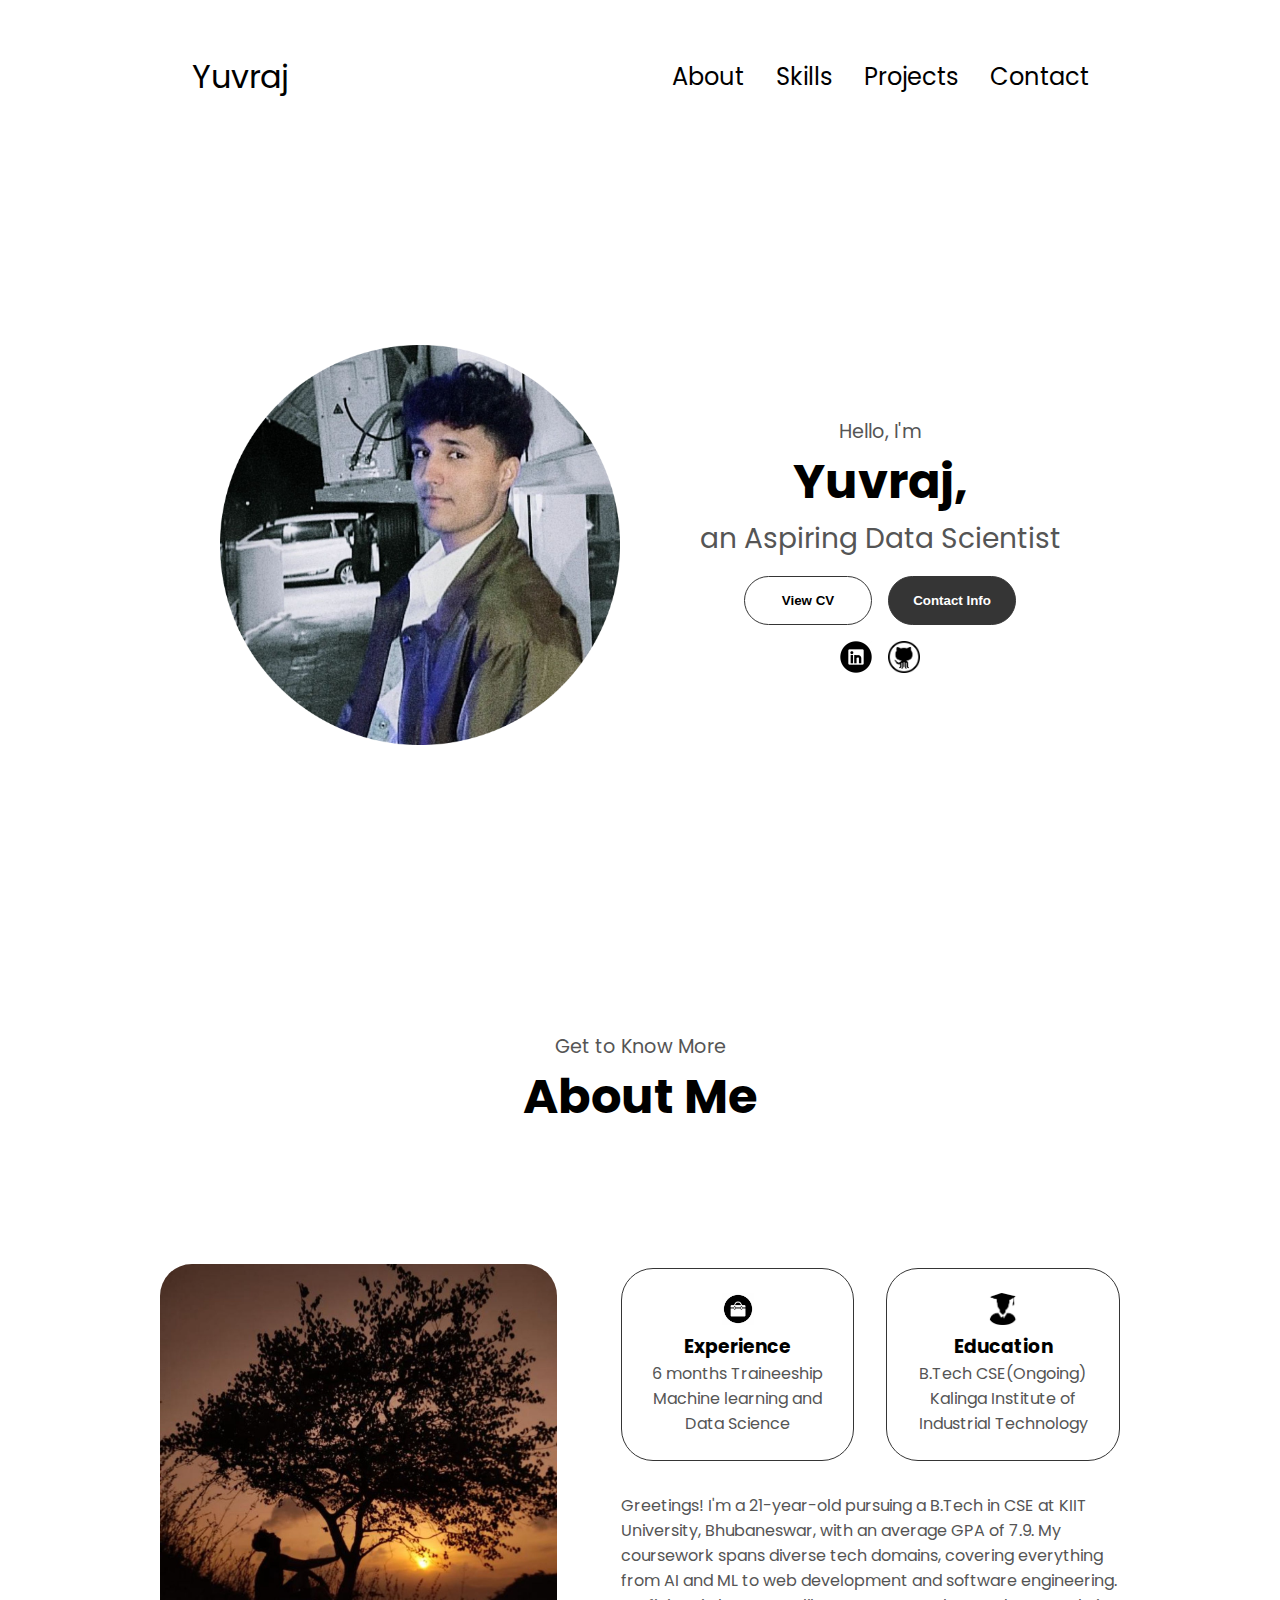
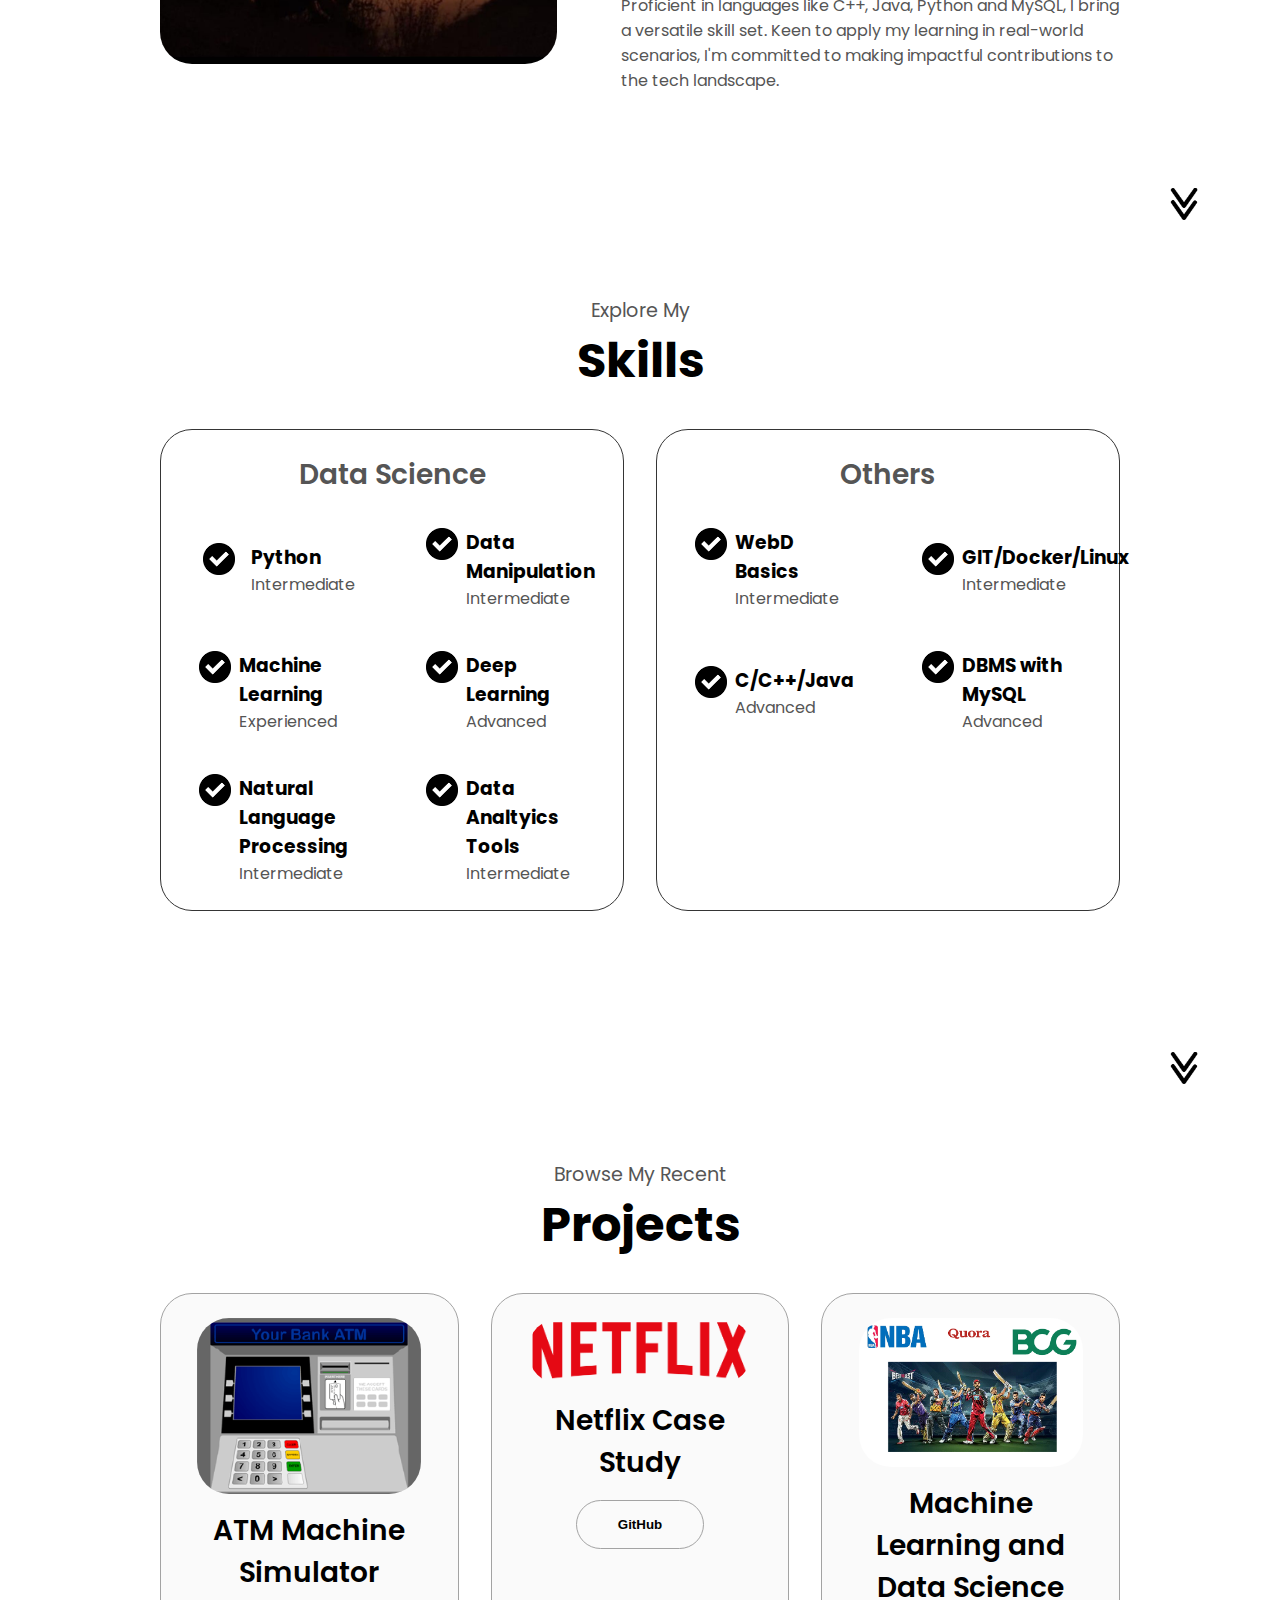
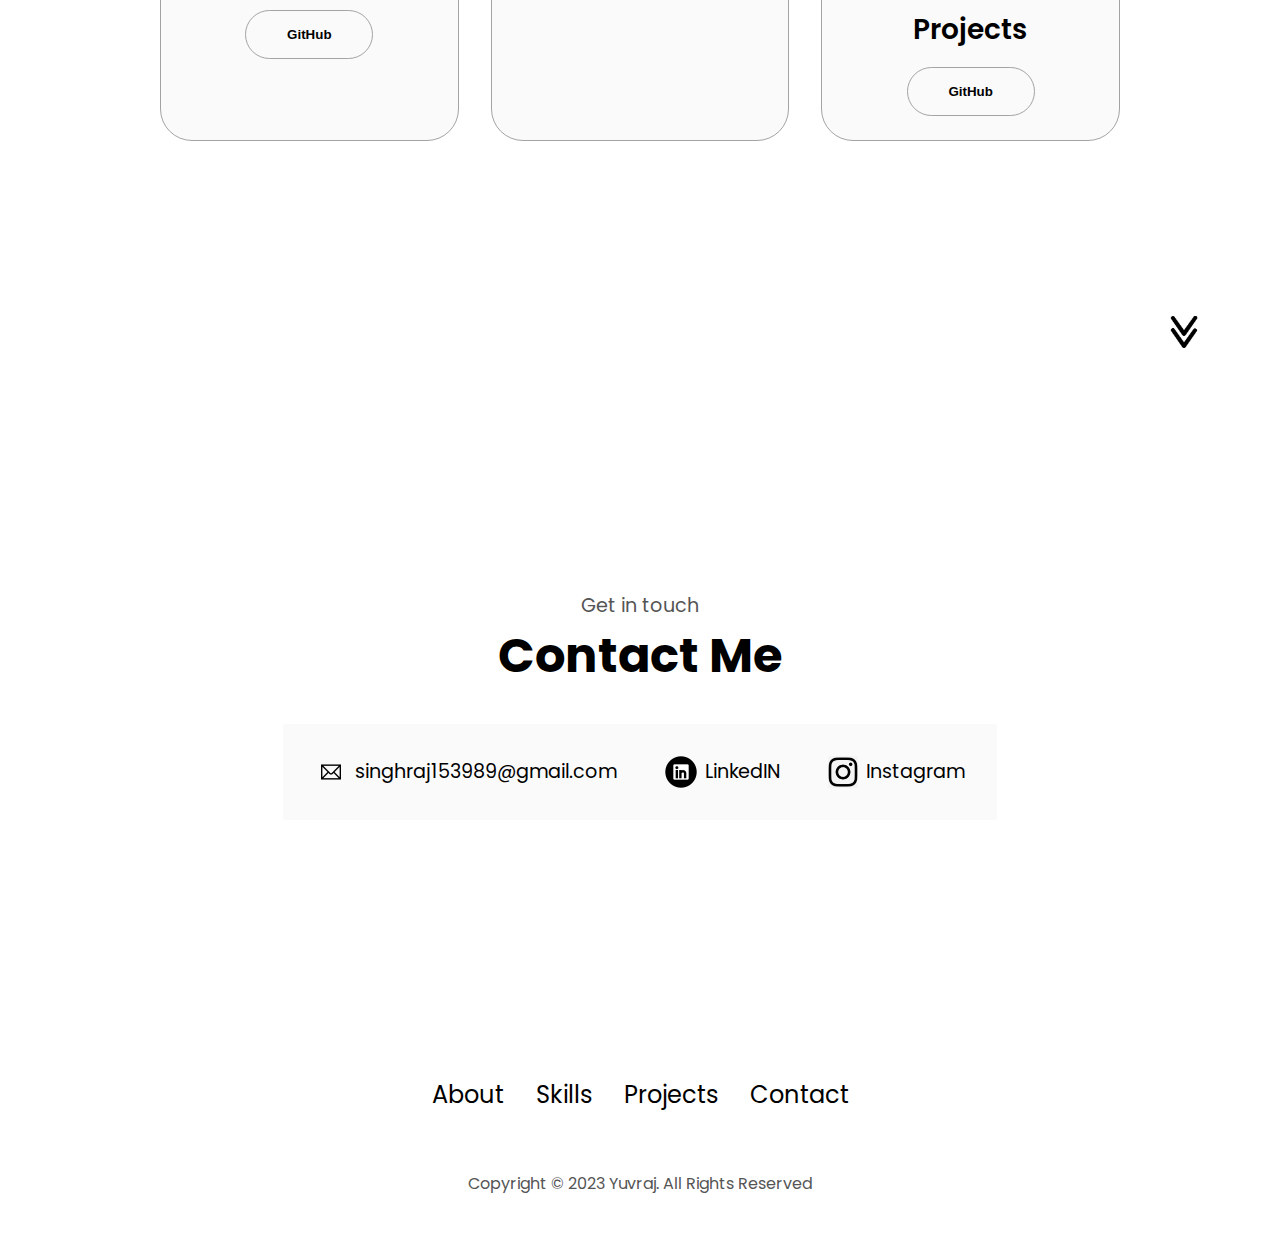
==== index.html @ f4189c90 "Portfolio Website" ====
<!DOCTYPE html>
<html lang="en">
<head>
    <meta charset="UTF-8">
    <meta name="viewport" content="width=device-width, initial-scale=1.0">
    <title>My portfolio</title>
    <link rel="stylesheet" href="style.css">
    <link rel="stylesheet" href="mediaquery.css">
</head>
<body>
    <!-- main monitor view -->
    <nav id="dekstop-nav">
        <div class="logo">Yuvraj</div>
        <div>
            <ul class="nav-links">
                <li><a href="#about">About</a></li>
                <li><a href="#skills">Skills</a></li>
                <li><a href="#projects">Projects</a></li>
                <li><a href="#contact">Contact</a></li>
            </ul>
        </div>
    </nav>


    <!-- hamburger menu view, contracted view -->
    <nav id="ham-nav">
        <div class="logo">Yuvraj</div>
        <div class="ham-menu">
            <div class="ham-icon" onclick="toggleMenu()">
                <span></span>
                <span></span>
                <span></span>
            </div>
            <div class="menu-links">
                <li><a href="#about" onclick="toggleMenu()">About</a></li>
                <li><a href="#skills" onclick="toggleMenu()">Skills</a></li>
                <li><a href="#projects" onclick="toggleMenu()">Projects</a></li>
                <li><a href="#contact" onclick="toggleMenu()">Contact</a></li>
            </div>
        </div>
    </nav>


    <!-- profile pic, CV, contact, Linkedin, github etc -->
    <section id="profile">
        <div class="section__pic-cont">
            <img src="./assets/dp.png" alt="Yuvraj dp">
        </div>
        <div class="section__text">
            <p class="section__text__p1">Hello, I'm</p>
            <h1 class="title">Yuvraj,</h1>
            <p class="section__text__p2">an Aspiring Data Scientist</p>

            <!-- accesing CV/Resume -->
            <div class="btn-cont">
                <button class="btn btn-c2" onclick="window.open('./assets/YuvrajSingh_Resume.pdf')">
                    View CV
                </button>

                <!-- accesing contact info -->
                <button class="btn btn-c1" onclick="location.href='./#contact'">
                    Contact Info
                </button>
            </div>

            <!-- Social connections -->
            <div id="soc-cont">
                <!-- linked in profile -->
                <img src="./assets/lkd.png" alt="Linkedin" class="icon" onclick="location.href='http://linkedin.com/in/yuvraj-singh-3018741b3'">

                <!-- github profile -->
                <img src="./assets/gthb.png" alt="Github" class="icon" onclick="location.href='https://github.com/yuvraj153989'">
            </div>

        </div>
    </section>


    <!-- about me section -->
    <section id="about">
        <p class="section__text__p1">Get to Know More</p>
        <h1 class="title">About Me</h1>
        <div class="section-container">
            <div class="section__pic-cont">
                <img src="./assets/about.png"
                alt="Profile"
                class="about-pic"/>
            </div>

            <div class="about-det-cont">
                <div class="about-cont">
                    <div class="det-cont">
                        <img 
                        src="./assets/exp.png" 
                        alt="Experience" 
                        class="icon"
                        />

                        <h3>Experience</h3>
                        <p>6 months Traineeship <br> Machine learning and Data Science</p>
                    </div>
                    
                    <div class="det-cont">
                        <img 
                        src="./assets/edu.png" 
                        alt="Education" 
                        class="icon"
                        />
                        <h3>Education</h3>
                        <p>B.Tech CSE(Ongoing) <br> Kalinga Institute of Industrial Technology</p>
                    </div>
                </div>

                <!-- education intro -->
                <div class="text-cont">
                    <p>
                        Greetings! I'm a 21-year-old pursuing a B.Tech in CSE at KIIT University, Bhubaneswar, with an average GPA of 7.9. My coursework spans diverse tech domains, covering everything from AI and ML to web development and software engineering. Proficient in languages like C++, Java, Python and MySQL, I bring a versatile skill set. Keen to apply my learning in real-world scenarios, I'm committed to making impactful contributions to the tech landscape.
                    </p>
                </div>
            </div>
        </div>
        <img 
        src="./assets/arrow.png" 
        alt="Arrow icon" 
        class="icon arrow"
        onclick="location.href='./#skills'"/>
    </section>


    <!-- skills section -->
    <section id="skills">
        <p class="section__text__p1">Explore My</p>
        <h1 class="title">Skills</h1>
        <div class="exp_det_cont">
            <div class="about-cont">
                <!-- For 1st container, ML/AI/DS -->
                <div class="det-cont">
                    <h2 class="exp-subt">Data Science</h2>
                    <div class="article-cont">

                        <article>
                            <img src="./assets/chck.png" alt="exp icon" class="icon">
                            <div>
                                <h3>Python</h3>
                                <p>Intermediate</p>
                            </div>
                        </article>

                        <article>
                            <img src="./assets/chck.png" alt="exp icon" class="icon">
                            <div>
                                <h3>Data Manipulation</h3>
                                <p>Intermediate</p>
                            </div>
                        </article>

                        <article>
                            <img src="./assets/chck.png" alt="exp icon" class="icon">
                            <div>
                                <h3>Machine Learning</h3>
                                <p>Experienced</p>
                            </div>
                        </article>

                        <article>
                            <img src="./assets/chck.png" alt="exp icon" class="icon">
                            <div>
                                <h3>Deep Learning</h3>
                                <p>Advanced</p>
                            </div>
                        </article>

                        <article>
                            <img src="./assets/chck.png" alt="exp icon" class="icon">
                            <div>
                                <h3>Natural Language Processing</h3>
                                <p>Intermediate</p>
                            </div>
                        </article>


                        <article>
                            <img src="./assets/chck.png" alt="exp icon" class="icon">
                            <div>
                                <h3>Data Analtyics Tools</h3>
                                <p>Intermediate</p>
                            </div>
                        </article>

                    </div>
                </div>


                <!-- for 2nd container, other coursework -->
                <div class="det-cont">
                    <h2 class="exp-subt">Others</h2>
                    <div class="article-cont">

                        <article>
                            <img src="./assets/chck.png" alt="exp icon" class="icon">
                            <div>
                                <h3>WebD Basics</h3>
                                <p>Intermediate</p>
                            </div>
                        </article>

                        <article>
                            <img src="./assets/chck.png" alt="exp icon" class="icon">
                            <div>
                                <h3>GIT/Docker/Linux</h3>
                                <p>Intermediate</p>
                            </div>
                        </article>

                        <article>
                            <img src="./assets/chck.png" alt="exp icon" class="icon">
                            <div>
                                <h3>C/C++/Java</h3>
                                <p>Advanced</p>
                            </div>
                        </article>

                        <article>
                            <img src="./assets/chck.png" alt="exp icon" class="icon">
                            <div>
                                <h3>DBMS with MySQL</h3>
                                <p>Advanced</p>
                            </div>
                        </article>
                    </div>
                </div>
            </div>
        </div>
        <img 
        src="./assets/arrow.png" 
        alt="Arrow icon" 
        class="icon arrow"
        onclick="location.href='./#projects'"/>
    </section>


    <!-- project sections -->
    <section id="projects">
        <p class="section__text__p1">Browse My Recent</p>
        <h1 class="title">Projects</h1>

        <div class="exp_det_cont">
            <div class="about-cont">


                <!-- Java ATM machine -->
                <div class="det-cont col-cont">
                    <div class="article-cont">
                        <img src="./assets/atm.png" alt="project1" class="project-img">
                    </div>
                    <h2 class="exp-subt project-title">ATM Machine Simulator</h2>
                    <div class="btn-cont">
                        <button class="btn btn-c2 project-btn" onclick="location.href='https://github.com/yuvraj153989/Java-Projects'">
                        GitHub
                    </button>
                    </div>
                </div>

                <!-- Netflix Case study -->
                <div class="det-cont col-cont">
                    <div class="article-cont">
                        <img src="./assets/netflix.png" alt="project1" class="project-img">
                    </div>
                    <h2 class="exp-subt project-title">Netflix Case Study</h2>
                    <div class="btn-cont">
                        <button class="btn btn-c2 project-btn" onclick="location.href='https://github.com/yuvraj153989/Data-Science'">
                            GitHub
                        </button>
                    </div>
                </div>
    
    
            <!-- ML Projects -->
            <div class="det-cont col-cont">
                    <div class="article-cont">
                        <img src="./assets/S.png" alt="project1" class="project-img">
                    </div>
                    <h2 class="exp-subt project-title">Machine Learning and Data Science Projects</h2>
                    <div class="btn-cont">
                        <button class="btn btn-c2 project-btn" onclick="location.href='https://github.com/yuvraj153989/Machine-Learning'">
                            GitHub
                        </button>
                    </div>
            </div>
            </div>
        </div>
    
    
        <img 
        src="./assets/arrow.png" 
        alt="Arrow icon" 
        class="icon arrow"
        onclick="location.href='./#contact'"/>
    </section>


    <!-- Contact section -->
    <section id="contact">
        <p class="section__text__p1">Get in touch</p>
        <h1 class="title">Contact Me</h1>
        <div class="cont-info-upper-cont">
            <!-- Mail ID -->
            <div class="cont-info-cont">
                <img src="./assets/email.png" alt="Email Icon" class="icon">
                <p><a href="mailto:singhraj153989@gmail.com">singhraj153989@gmail.com</a></p>
            </div>

            <!-- Linked IN -->
            <div class="cont-info-cont">
                <img src="./assets/lkd.png" alt="Email Icon" class="icon">
                <p><a href="http://linkedin.com/in/yuvraj-singh-3018741b3">LinkedIN</a></p>
            </div>

            <!-- Instagram -->
            <div class="cont-info-cont">
                <img src="./assets/ig.jpeg" alt="Email Icon" class="icon">
                <p><a href="https://www.instagram.com/youuvvvvv._/?igshid=OGQ5ZDc2ODk2ZA%3D%3D">Instagram</a></p>
            </div>
        </div>
    </section>
    
    <!-- Footer part -->
    <footer>
        <nav>
            <div class="nav-links-cont">
                <ul class="nav-links">
                    <li><a href="#about">About</a></li>
                    <li><a href="#skills">Skills</a></li>
                    <li><a href="#projects">Projects</a></li>
                    <li><a href="#contact">Contact</a></li>
                </ul>
            </div>
        </nav>
        <p>Copyright &#169; 2023 Yuvraj. All Rights Reserved</p>
    </footer>

    <script src="script.js"></script>
</body>
</html>
---- style.css ----
/* General Styling */

/* Importing google fonts */
@import url('https://fonts.googleapis.com/css2?family=Caveat&family=Poppins:wght@300;400;500;600&display=swap');
/* applying on all sheet */
*{
    margin: 0;
    padding: 0;
}
/* applying font on body class */
body{  
    /* font-family: 'Caveat', cursive; */
    font-family: 'Poppins', sans-serif;
}
/* scrolling in smooth manner */
html{
    scroll-behavior: smooth;
}
p{
    color: rgb(85,85,85);
}
/* transition of 300mili seconds ease */
a,
.btn{
    transition: all 300ms ease; 
}
/* customizing Nav */
nav,
.nav-links{
    display: flex; /*side by side display*/
}
nav{
    justify-content: space-around;
    align-items: center;
    height: 17vh;
}
.nav-links{
    gap: 2rem;    /*2 rem distance b/w flexed items*/
    list-style: none;  /*rmv the bullet points*/
    font-size: 1.5rem;
}
/* customizing all flexed items, contact, skills etc */
a{
    color: black;
    text-decoration: none;
    text-decoration-color: white;
}
/* hovering upon them will create underline and grey color */
a:hover{
    color: grey;
    text-decoration: underline;
    text-underline-offset: 1rem;
    text-decoration-color: rgb(181,181,181);
}
.logo{
    font-size: 2rem;
}
.logo:hover{
    cursor: default;

}


/* HAM Menu, for mobile view */
#ham-nav{
    display: none;
}
.ham-menu{
    position: relative;
    display: inline-block;
}
.ham-icon{
    display: flex;
    flex-direction: column;
    justify-content: space-between;
    height: 24px;
    width: 30px;
    cursor: pointer;
}
.ham-icon span{
    width: 100%;
    height: 2px;
    background-color: black;
    transition: all 0.3 ease ease-in-out;
}
.menu-links{
    position: absolute;
    top: 100%;
    right: 0%;
    background-color: white;
    width: fit-content;
    max-height: 0;
    overflow: hidden;
    transition: all 0.3 ease-in-out;
}

/* customizing js part */

.menu-links a{
    display: block;
    padding: 10px;
    text-align: center;
    font-size: 1.5rem;
    color: black;
    text-decoration: none;
    transition: all 0.3 ease-in-out;
}
.menu-links li{
    list-style: none;
}

.menu-links.open{
    max-height: 300px;
}
/* transforming line by rotating into x, moving slightly in x and y dir */
.ham-icon.open span:first-child{
    transform: rotate(45deg) translate(10px,5px);
}
.ham-icon.open span:nth-child(2){
    opacity: 0;
}
.ham-icon.open span:last-child{
    transform: rotate(-45deg) translate(10px,-5px);
}
.ham-icon span:first-child{
    transform: none;
}
.ham-icon span:first-child(){
    opacity:1;
}
.ham-icon span:first-child{
    transform: none;
}


/* sections */
section{
    padding-top: 4vh;
    height: 96vh;
    margin: 0 10rem;
    box-sizing: border-box;
    min-height: fit-content;
}

.section-container{
    display: flex;
}

/* Profile section */
#profile{
    display: flex;
    justify-content: center;
    gap: 5rem;
    height: 80vh;
}

.section__pic-cont{
    display: flex;
    height: 400px;
    width: 400px;
    margin: auto 0;
}

.section__text{
    align-self: center;
    text-align: center;
}

.section__text-p{
    font-weight: 600;
}

.section__text__p1{
    /* font-weight: bold; */
    font-size: 1.20rem;
    text-align: center;
}

.section__text__p2{
    font-size: 1.75rem;
    margin-bottom: 1rem;
}

.title{
    font-size: 3rem;
    text-align: center;
}

#soc-cont{
    display: flex;
    justify-content: center;
    margin-top: 1rem;
    gap: 1rem;
}

/* ICON */
.icon{
    cursor: pointer;
    height: 2rem;
}

/* Buttons CV/Contact*/
.btn-cont{
    display: flex;
    justify-content: center;
    gap: 1rem;
}
.btn{
    font-weight: 600;
    transition: all 300ms ease;
    padding: 1rem;
    width: 8rem;
    border-radius: 2rem;
}
.btn-c1,
.btn-c2{
    border: rgb(53,53,53) 0.1rem solid;
}

.btn-c1:hover,
.btn-c2:hover{
    cursor: pointer;
}

.btn-c1,
.btn-c2:hover{
    background: rgb(53,53,53);
    color: white;
}

.btn-c1:hover{
    background: rgb(0,0,0);
}

.btn-c2{
    background: none;
}

.btn-c2:hover{
    border: rgb(255,255,255) 0.1rem solid;
}

.btn-cont{
    gap: 1rem;
}

/* Styling about section */
#about{
    position: relative;
}
.about-cont{
    gap: 2rem;
    margin-bottom: 2rem;
    margin-top: 2rem;
}
.about-det-cont{
    justify-content: center;
    flex-direction: column;
}
.about-cont,
.about-det-cont{
    display: flex;
}
.about-pic{
    border-radius: 2rem;
}
.arrow{
    position: absolute;
    right: -5rem;
    bottom: 2.5rem;
}
.det-cont{
    padding: 1.5rem;
    flex: 1;
    background: white;
    border-radius: 2rem;
    border: rgb(53,53,53) 0.1rem solid;
    border-color: rbg(163,163,163);
    text-align: center;
}
.section-container{
    gap: 4rem;
    height: 80%;
}
.section__pic-cont{
    height: 400px;
    width: 400px;
    margin: auto 0;
}


/* Customizing Skills section */
#skills{
    position: relative;
}
.exp-subt{
    color: rgb(85,85,85);
    font-weight: 600;
    font-size: 1.75rem;
    margin-bottom: 2rem;
}
.exp_det_cont{
    display: flex;
    justify-content: center;
    flex-direction: column;
}
.article-cont{
    display: flex;
    text-align: initial;
    flex-wrap: wrap;
    flex-direction: row;
    gap: 2.5rem;
    justify-content: space-around;
    align-items: center;
}
article{
    display: flex;
    width: 10rem;
    justify-content: space-around;
    gap: 0.5rem;
}
article .icon{
    cursor: default;
}

/* Project section */
#projects{
    position: relative;
    /* margin-bottom: 20px; */
}
.col-cont{
    border-color: rgb(163,163,163);
    background: rgb(250,250,250);
}
.project-img{
    border-radius: 2rem;
    width: 90%;
    height: 90%;
}
.project-title{
    margin: 1rem;
    color: black;
}
.project-btn{
    color: black;
    border-color: rgb(163,163,163);
}

/* Contact Section */
#contact{
    display: flex;
    justify-content: center;
    flex-direction: column;
    height: 70vh;
}
.cont-info-upper-cont{
    display: flex;
    justify-content: center;
    border: 2rem;
    border: rgb(53,53,53);
    border-color: rgb(163,163,163);
    background: rgb(250,250,250);
    margin: 2rem auto;
    padding: 0.5rem;
}
.cont-info-cont{
    display: flex;
    align-items: center;
    justify-content: center;
    gap: 0.5rem;
    margin: 1.5rem;
}
.cont-info-cont p{
    font-size: larger;
}
.contact-icon{
    cursor: default;
}

/* Footer section */
footer{
    height: 26vh;
    margin: 0 1rem;
}
footer p{
    text-align: center;
}
---- mediaquery.css ----
@media screen and (max-width:1400px) {
    #profile{
        height: 83vh;
        margin-bottom: 6rem;
    }
    .about-cont{
        flex-wrap: wrap;
    }
}

@media screen and (max-width:1200px) {
    #dekstop-nav{
        display: none;
    }
    #ham-nav{
        display: flex;
    }
    #exp, .exp_det_cont{
        margin-top:2rem ;
    }
    #profile,
    .section-container{
        display: block;
    }
    .arrow{
        display: none;
    }
    section, .section-container{
        height: fit-content;
    }
    section{
        margin: 0 5%;
    }
    .section__pic-cont{
        width: 75px;
        height: 75px;
        margin: 0 auto 2rem;
    }
    .about-cont{
        margin-top: 0;
    }
}

@media screen and (max-width:600px) {
    #contact, footer{
        height: 40vh;
    }
    #profile{
        height: 83vh;
        margin-bottom: 0;
    }
    article{
        font-size: 1rem;
    }
    footer nav{
        height: fit-content;
        margin-bottom: 2rem;
    }
    .about-cont,
    .cont_info_upper_cont,
    .btn-cont{
        flex-wrap: wrap;
    }
    .cont-info-cont{
        margin: 0;
    }
    .cont-info-cont p,
    .nav-links li a{
        font-size: 1rem;
    }
    .exp_subt{
        font-size: 1.25rem;
    }
    .logo{
        font-size: 1.5rem;
    }
    .nav-links{
        flex-direction: column;
        gap: 0.5rem;
        text-align: center;
    }
    .section__pic-cont{
        width: auto;
        height: 46vw;
        justify-content: center;
    }
    section__text__p2{
        font-size: 1.25rem;
    }
    .title{
        font-size: 2rem;
    }
    .text-cont{
        text-align: justify;
    }
}
@media (max-width: 767px) {
    .cont-info-upper-cont {
        flex-direction: column;
        align-items: center;
    }

    .cont-info-cont {
        margin-bottom: 20px; /* Add some margin between each contact info block */
    }
}
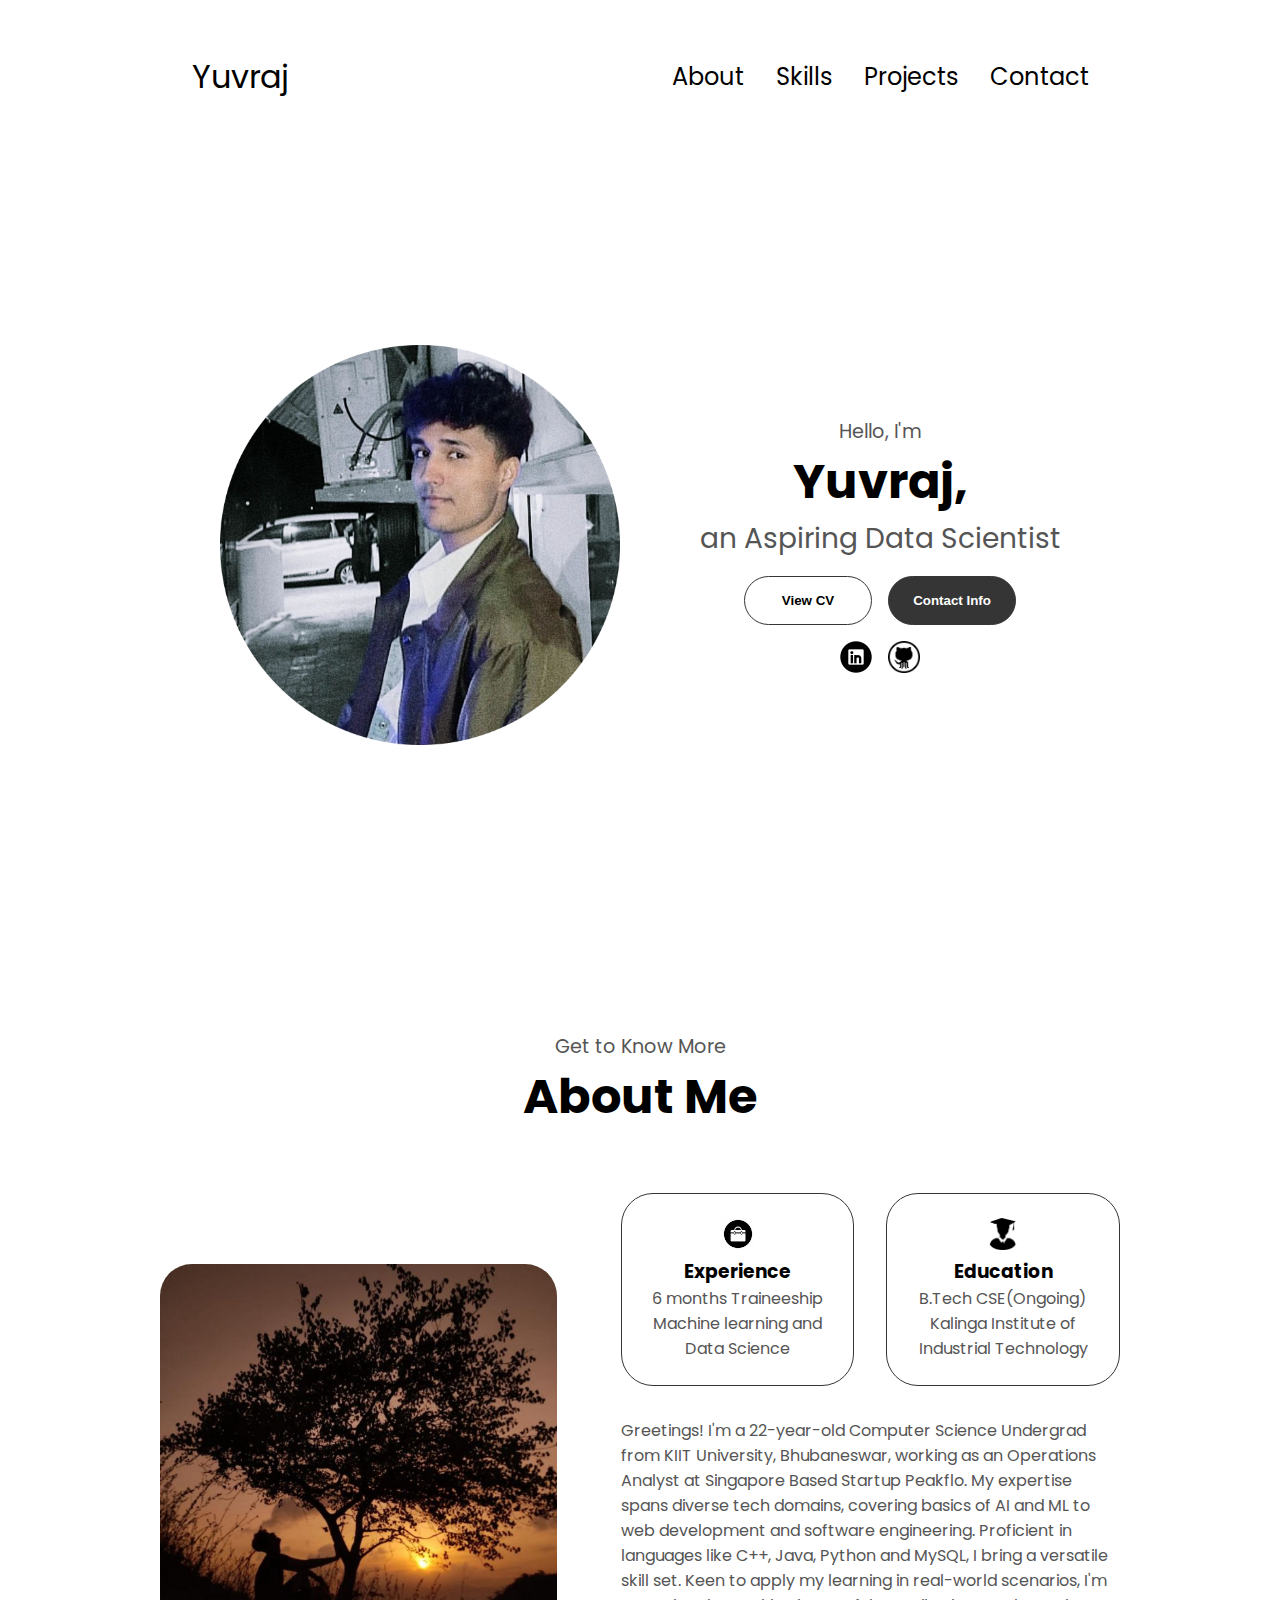
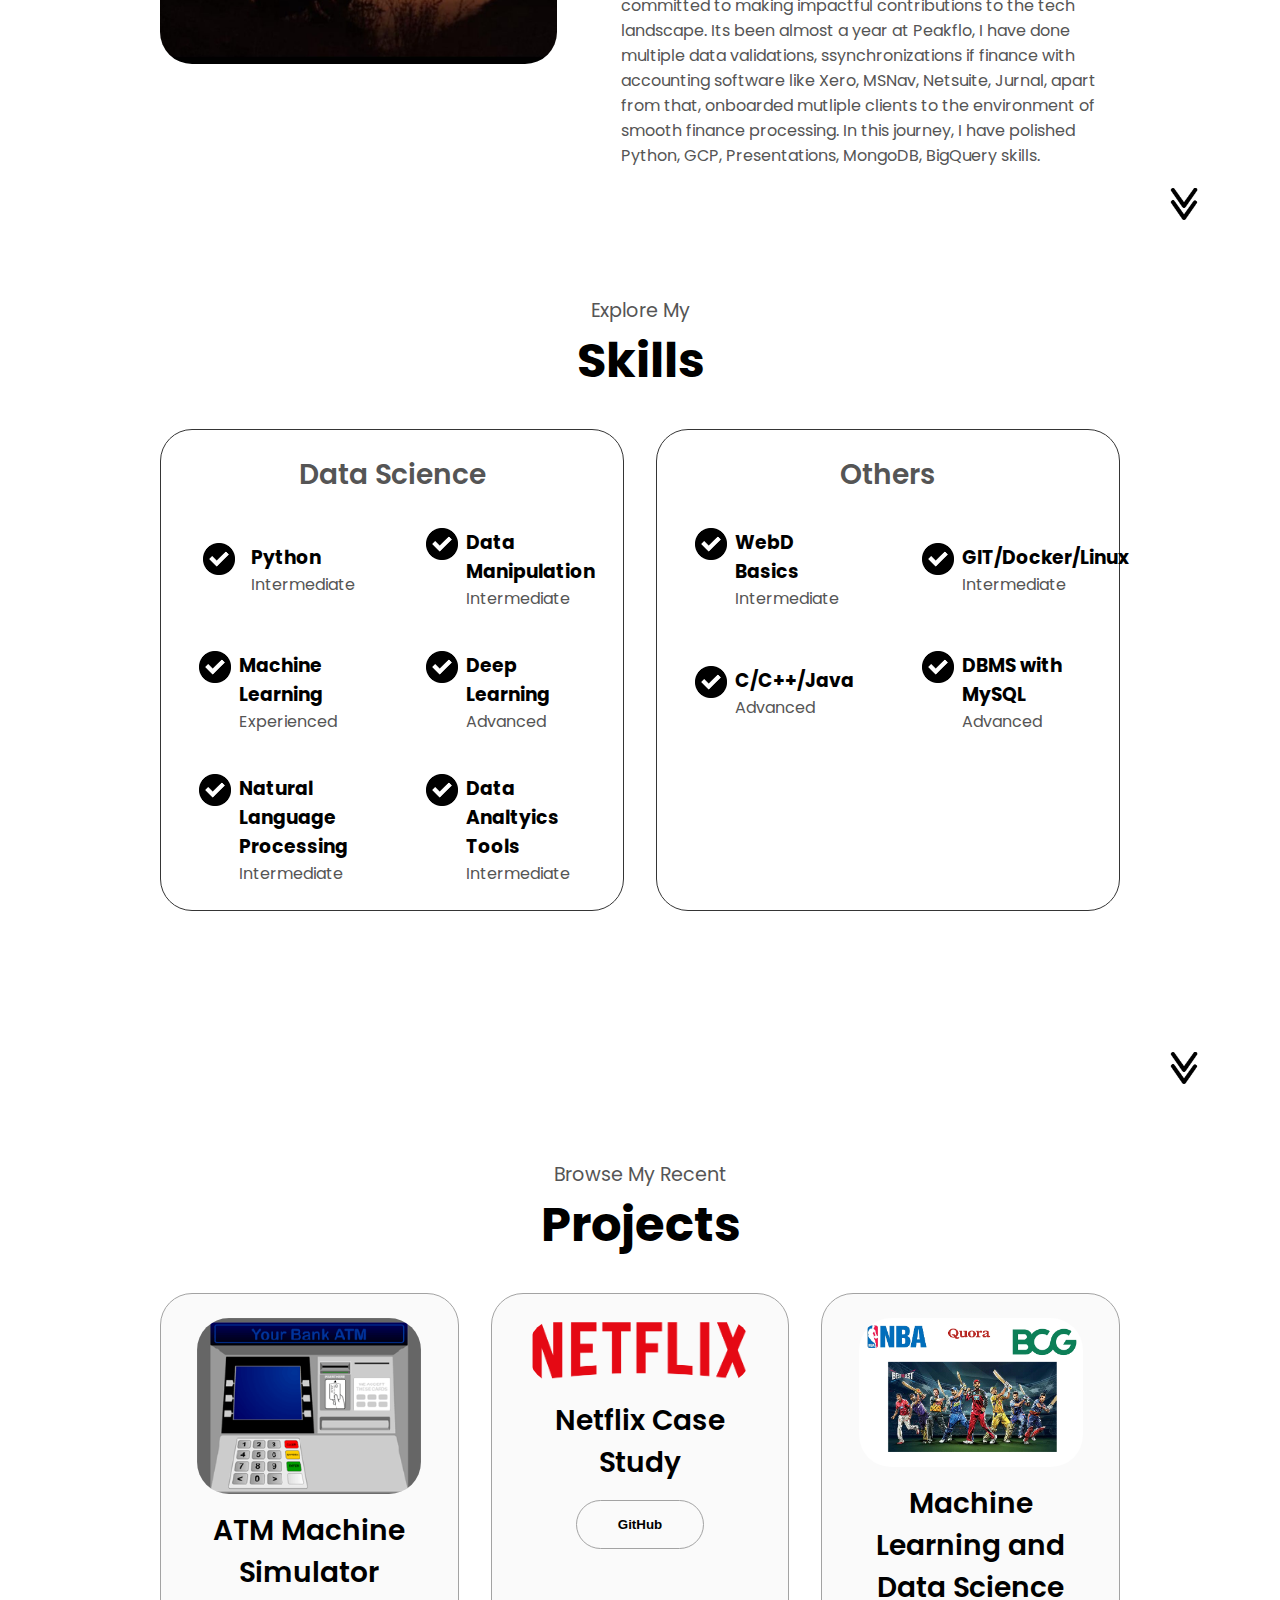
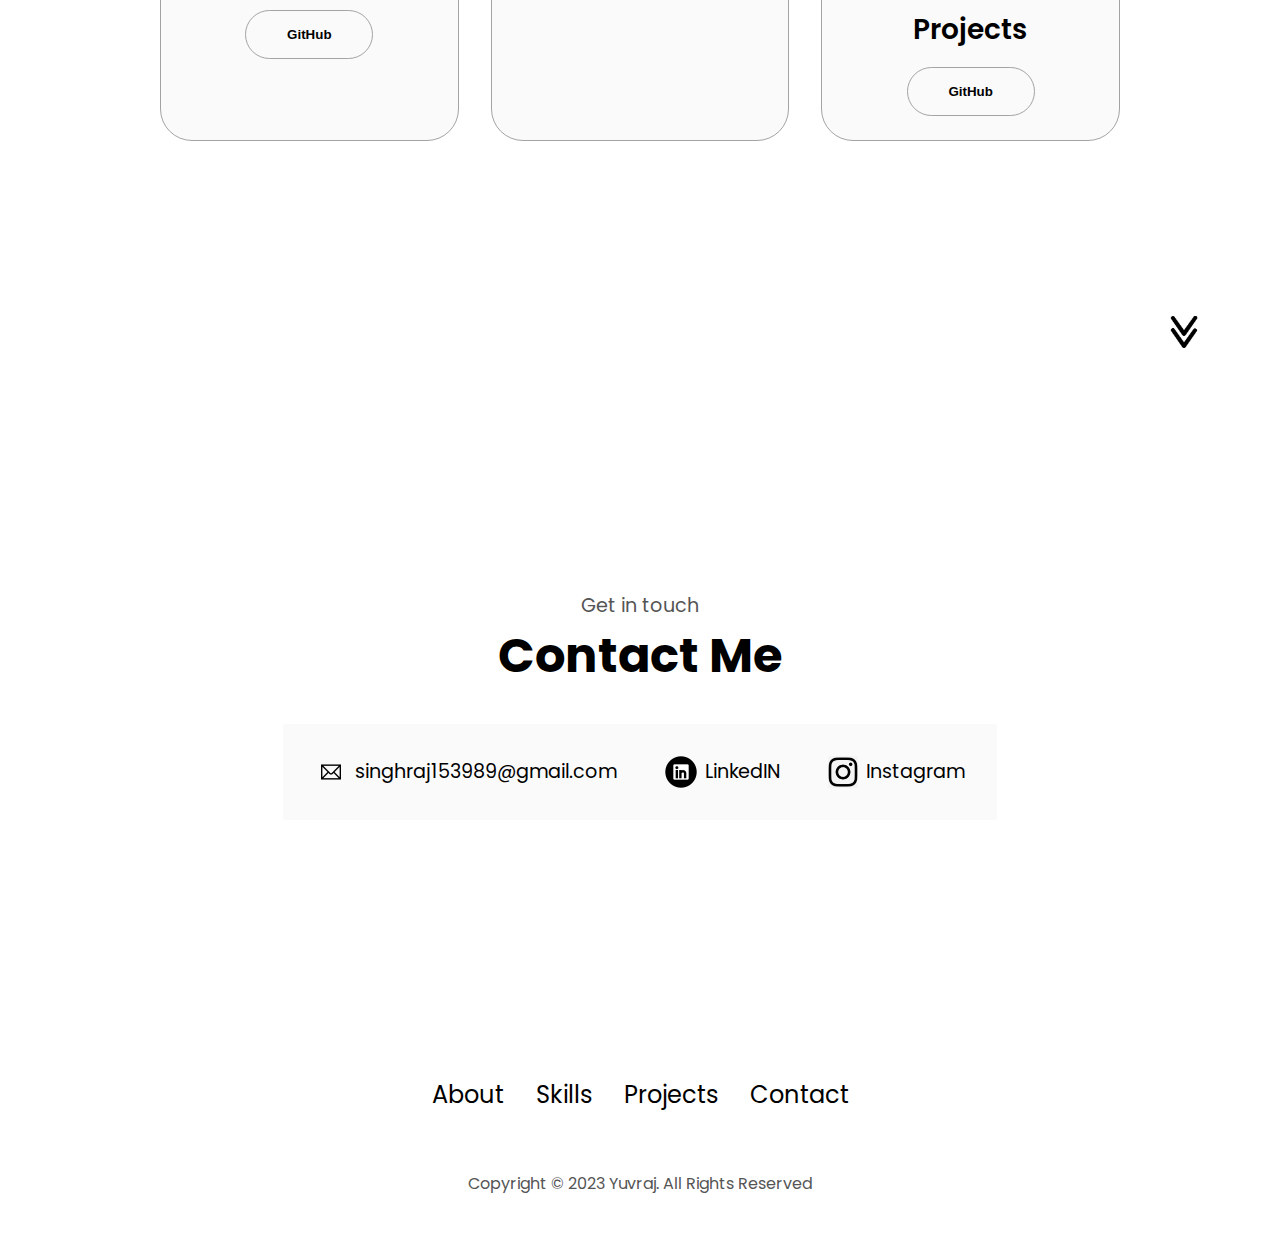
==== commit b057a3d2: "Update index.html" ====
--- a/index.html
+++ b/index.html
@@ -53,7 +53,7 @@
 
             <!-- accesing CV/Resume -->
             <div class="btn-cont">
-                <button class="btn btn-c2" onclick="window.open('./assets/YuvrajSingh_Resume.pdf')">
+                <button class="btn btn-c2" onclick="window.open('./assets/Yuvraj_Singh_Resume.pdf')">
                     View CV
                 </button>
 
@@ -114,7 +114,7 @@
                 <!-- education intro -->
                 <div class="text-cont">
                     <p>
-                        Greetings! I'm a 21-year-old pursuing a B.Tech in CSE at KIIT University, Bhubaneswar, with an average GPA of 7.9. My coursework spans diverse tech domains, covering everything from AI and ML to web development and software engineering. Proficient in languages like C++, Java, Python and MySQL, I bring a versatile skill set. Keen to apply my learning in real-world scenarios, I'm committed to making impactful contributions to the tech landscape.
+                        Greetings! I'm a 22-year-old Computer Science Undergrad from KIIT University, Bhubaneswar, working as an Operations Analyst at Singapore Based Startup Peakflo. My expertise spans diverse tech domains, covering basics of AI and ML to web development and software engineering. Proficient in languages like C++, Java, Python and MySQL, I bring a versatile skill set. Keen to apply my learning in real-world scenarios, I'm committed to making impactful contributions to the tech landscape. Its been almost a year at Peakflo, I have done multiple data validations, ssynchronizations if finance with accounting software like Xero, MSNav, Netsuite, Jurnal, apart from that, onboarded mutliple clients to the environment of smooth finance processing. In this journey, I have polished Python, GCP, Presentations, MongoDB, BigQuery skills.
                     </p>
                 </div>
             </div>
@@ -341,4 +341,4 @@
 
     <script src="script.js"></script>
 </body>
-</html>+</html>
